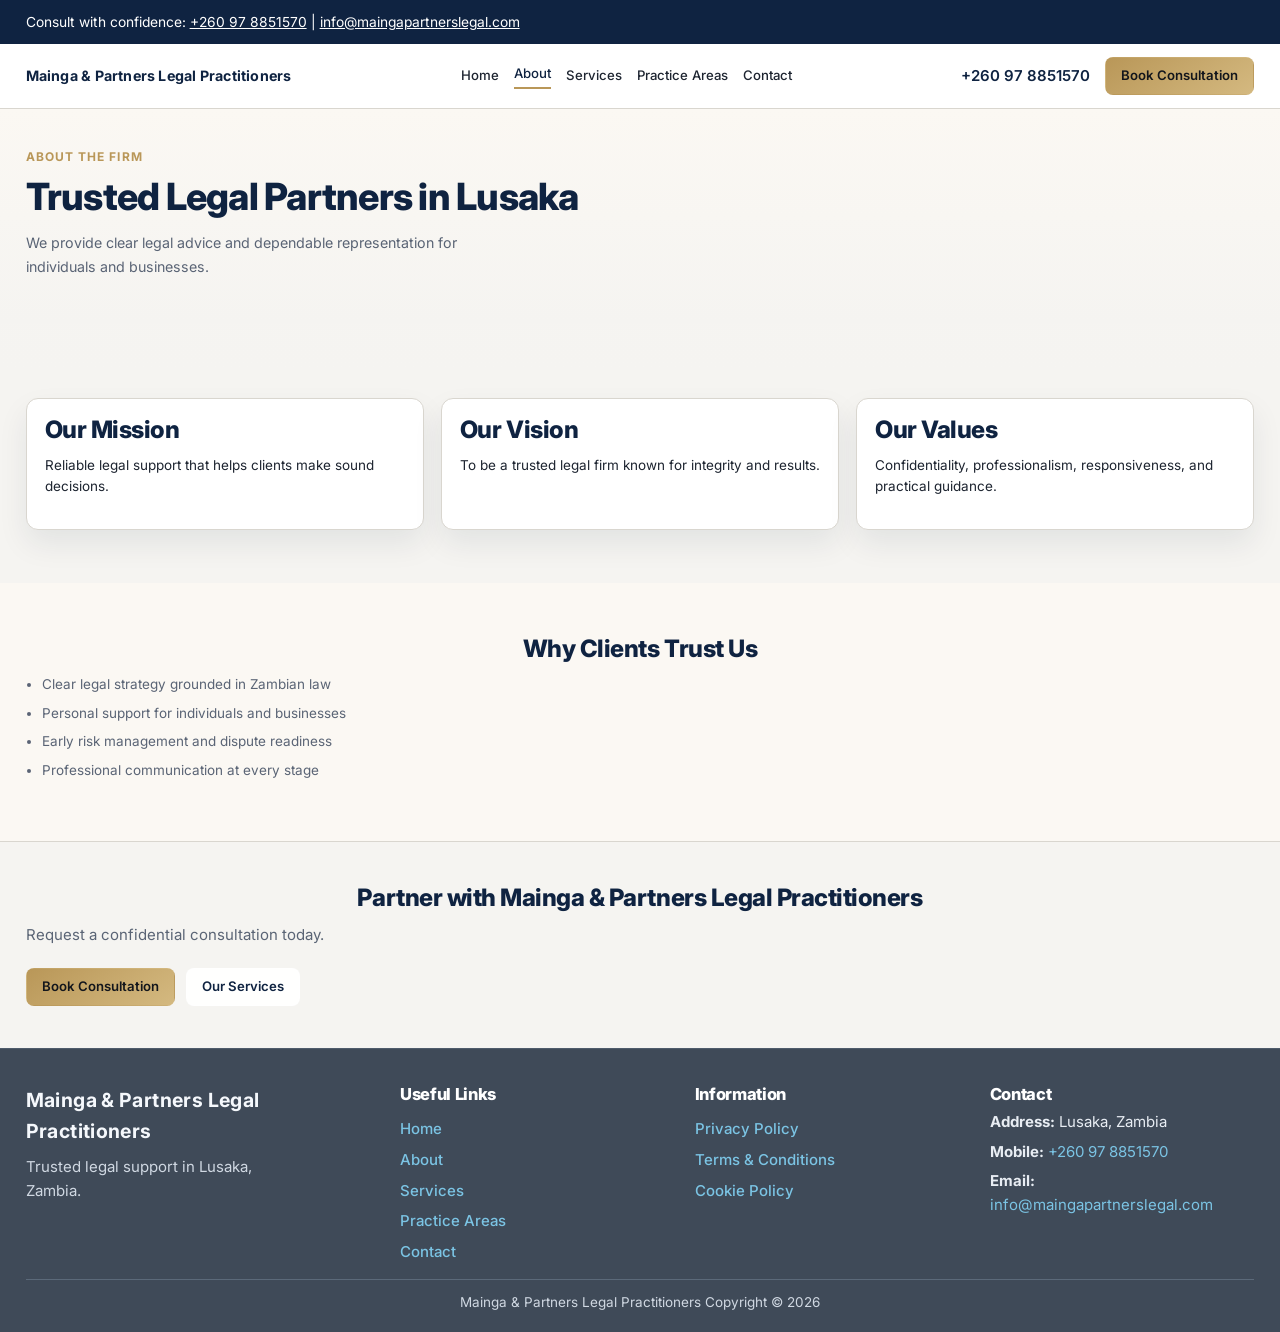
==== about.html @ cac2d8fa "Create Mainga & Partners Legal Practitioners website clone. Clone the existing site and update all b" ====
<!doctype html>
<html lang="en">
<head>
  <meta charset="UTF-8">
  <meta name="viewport" content="width=device-width, initial-scale=1.0">
  <title>About | Mainga & Partners Legal Practitioners</title>
  <meta name="description" content="Learn about Mainga & Partners Legal Practitioners, a client-focused law firm in Lusaka, Zambia.">
  <link rel="stylesheet" href="./styles.css?v=20260401-6">
</head>
<body>
  <a class="skip-link" href="#main-content">Skip to main content</a>

  <div class="top-contact-bar">
    <div class="container top-contact-inner">
      <p>Consult with confidence: <a href="tel:+260978851570">+260 97 8851570</a> | <a href="mailto:info@maingapartnerslegal.com">info@maingapartnerslegal.com</a></p>
    </div>
  </div>

  <header class="site-header">
    <div class="container header-inner">
      <a href="./index.html" class="logo" aria-label="Mainga & Partners Legal Practitioners home">Mainga & Partners Legal Practitioners</a>
      <button class="menu-toggle" aria-expanded="false" aria-controls="primary-nav">Menu</button>
      <nav class="primary-nav" id="primary-nav" aria-label="Primary">
        <a href="./index.html">Home</a>
        <a class="active" href="./about.html">About</a>
        <a href="./services.html">Services</a>
        <a href="./practice-areas.html">Practice Areas</a>
        <a href="./contact.html">Contact</a>
      </nav>
      <div class="header-actions">
        <a class="phone-link" href="tel:+260978851570">+260 97 8851570</a>
        <a class="btn btn-primary" href="./contact.html#contact-form-panel">Book Consultation</a>
      </div>
    </div>
  </header>

  <main id="main-content">
    <section class="section page-hero">
      <div class="container">
        <p class="eyebrow">About The Firm</p>
        <h1>Trusted Legal Partners in Lusaka</h1>
        <p class="hero-support">We provide clear legal advice and dependable representation for individuals and businesses.</p>
      </div>
    </section>

    <section class="section">
      <div class="container card-grid">
        <article class="info-card">
          <h2>Our Mission</h2>
          <p>Reliable legal support that helps clients make sound decisions.</p>
        </article>
        <article class="info-card">
          <h2>Our Vision</h2>
          <p>To be a trusted legal firm known for integrity and results.</p>
        </article>
        <article class="info-card">
          <h2>Our Values</h2>
          <p>Confidentiality, professionalism, responsiveness, and practical guidance.</p>
        </article>
      </div>
    </section>

    <section class="section section-muted">
      <div class="container">
        <h2>Why Clients Trust Us</h2>
        <ul class="feature-list">
          <li>Clear legal strategy grounded in Zambian law</li>
          <li>Personal support for individuals and businesses</li>
          <li>Early risk management and dispute readiness</li>
          <li>Professional communication at every stage</li>
        </ul>
      </div>
    </section>

    <section class="section final-cta">
      <div class="container final-cta-inner">
        <h2>Partner with Mainga & Partners Legal Practitioners</h2>
        <p>Request a confidential consultation today.</p>
        <div class="hero-cta-group">
          <a class="btn btn-primary" href="./contact.html#contact-form-panel">Book Consultation</a>
          <a class="btn btn-secondary" href="./services.html">Our Services</a>
        </div>
      </div>
    </section>
  </main>

  <footer class="site-footer">
    <div class="container footer-grid">
      <div class="footer-brand">
        <a href="./index.html" class="logo">Mainga & Partners Legal Practitioners</a>
        <p>Trusted legal support in Lusaka, Zambia.</p>
      </div>
      <nav class="footer-links" aria-label="Useful links">
        <h3 class="footer-title">Useful Links</h3>
        <a href="./index.html">Home</a>
        <a href="./about.html">About</a>
        <a href="./services.html">Services</a>
        <a href="./practice-areas.html">Practice Areas</a>
        <a href="./contact.html">Contact</a>
      </nav>
      <nav class="footer-links" aria-label="Information links">
        <h3 class="footer-title">Information</h3>
        <a href="#">Privacy Policy</a>
        <a href="#">Terms & Conditions</a>
        <a href="#">Cookie Policy</a>
      </nav>
      <div>
        <h3 class="footer-title">Contact</h3>
        <p class="footer-contact-item"><strong>Address:</strong> Lusaka, Zambia</p>
        <p class="footer-contact-item"><strong>Mobile:</strong> <a href="tel:+260978851570">+260 97 8851570</a></p>
        <p class="footer-contact-item"><strong>Email:</strong> <a href="mailto:info@maingapartnerslegal.com">info@maingapartnerslegal.com</a></p>
      </div>
    </div>
    <div class="container footer-bottom">
      <p class="disclaimer">Mainga & Partners Legal Practitioners Copyright &copy; 2026</p>
    </div>
  </footer>

  <script>
    const menuToggle = document.querySelector(".menu-toggle");
    const nav = document.querySelector(".primary-nav");
    if (menuToggle && nav) {
      menuToggle.addEventListener("click", () => {
        const expanded = menuToggle.getAttribute("aria-expanded") === "true";
        menuToggle.setAttribute("aria-expanded", String(!expanded));
        nav.classList.toggle("nav-open");
      });
    }
  </script>
</body>
</html>
---- styles.css ----
@import url("https://fonts.googleapis.com/css2?family=Inter:wght@400;500;600;700;800&display=swap");

:root {
  --bg: #f5f4f1;
  --surface: #ffffff;
  --surface-muted: #fbf8f3;
  --text: #1d2430;
  --text-muted: #5a6475;
  --border: #d9d6cf;
  --brand: #0f2341;
  --brand-soft: #1d3459;
  --gold: #b99758;
  --gold-soft: #d4b980;
  --radius: 12px;
  --shadow: 0 14px 30px rgba(15, 35, 65, 0.08);
}

*,
*::before,
*::after {
  box-sizing: border-box;
}

html {
  scroll-behavior: smooth;
  font-size: 15px;
}

body {
  margin: 0;
  font-family: "Inter", "Segoe UI", Tahoma, Geneva, Verdana, sans-serif;
  color: var(--text);
  background: linear-gradient(180deg, #f8f6f2 0%, var(--bg) 28%);
  line-height: 1.6;
}

.container {
  width: min(1280px, 96%);
  margin-inline: auto;
  padding-inline: 0;
}

.skip-link {
  position: absolute;
  left: -9999px;
  top: 0;
}

.skip-link:focus {
  left: 1rem;
  top: 1rem;
  background: #fff;
  color: var(--brand);
  border: 1px solid var(--brand);
  border-radius: 8px;
  padding: 0.55rem 0.8rem;
}

a {
  color: var(--brand-soft);
}

a:focus-visible,
button:focus-visible,
input:focus-visible,
textarea:focus-visible {
  outline: 2px solid var(--gold);
  outline-offset: 2px;
}

.top-contact-bar {
  background: var(--brand);
  color: #fff;
  font-size: 0.92rem;
}

.top-contact-inner {
  min-height: 44px;
  display: flex;
  align-items: center;
}

.top-contact-inner p {
  margin: 0;
}

.top-contact-inner a {
  color: #fff;
  text-decoration: underline;
}

.site-header {
  position: sticky;
  top: 0;
  z-index: 10;
  background: rgba(255, 255, 255, 0.96);
  backdrop-filter: blur(8px);
  border-bottom: 1px solid var(--border);
}

.header-inner {
  display: flex;
  align-items: center;
  justify-content: space-between;
  gap: 1.4rem;
  min-height: 64px;
}

.logo {
  text-decoration: none;
  color: var(--brand);
  font-weight: 700;
  font-size: 0.95rem;
  letter-spacing: 0.015em;
}

.primary-nav {
  display: none;
  gap: 1rem;
  font-size: 0.88rem;
}

.primary-nav a,
.footer-links a {
  text-decoration: none;
  color: var(--text);
  font-weight: 500;
}

.primary-nav a.active {
  color: var(--brand);
  border-bottom: 2px solid var(--gold);
  padding-bottom: 0.2rem;
}

.menu-toggle {
  border: 1px solid var(--border);
  background: #fff;
  color: var(--text);
  padding: 0.55rem 0.82rem;
  border-radius: 8px;
}

.header-actions {
  display: none;
  align-items: center;
  gap: 1rem;
}

.phone-link {
  color: var(--brand);
  text-decoration: none;
  font-weight: 600;
  white-space: nowrap;
}

.btn {
  display: inline-flex;
  justify-content: center;
  align-items: center;
  min-height: 38px;
  padding: 0.5rem 1rem;
  border-radius: 8px;
  text-decoration: none;
  font-weight: 600;
  font-size: 0.88rem;
  border: 1px solid transparent;
  cursor: pointer;
  transition: 180ms ease;
}

.btn-primary {
  background: linear-gradient(145deg, var(--gold), var(--gold-soft));
  color: #13161c;
}

.btn-primary:hover,
.btn-primary:focus-visible {
  transform: translateY(-1px);
}

.btn-secondary {
  background: rgba(255,255,255,0.92);
  color: var(--brand);
  border-color: rgba(255,255,255,0.6);
}

.hero .btn-secondary {
  background: rgba(255,255,255,0.15);
  color: #fff;
  border-color: rgba(255,255,255,0.55);
}

.section {
  padding: 3.5rem 0;
}

.section-muted {
  background: var(--surface-muted);
}

h1,
h2,
h3 {
  margin: 0 0 0.75rem;
  line-height: 1.15;
  font-family: "Inter", "Segoe UI", Tahoma, Geneva, Verdana, sans-serif;
  font-weight: 800;
  letter-spacing: -0.02em;
  color: var(--brand);
}

main h2 {
  text-align: center;
}

main .hero-card h2,
main .info-card h2,
main .contact-panel h2 {
  text-align: left;
}

h1 {
  font-size: clamp(1.7rem, 3.5vw, 2.5rem);
  margin-bottom: 0.9rem;
}

h2 {
  font-size: clamp(1.15rem, 2.2vw, 1.6rem);
}

h3 {
  font-size: 0.95rem;
}

p {
  margin: 0 0 1rem;
}

.eyebrow {
  color: var(--gold);
  text-transform: uppercase;
  letter-spacing: 0.09em;
  font-size: 0.8rem;
  font-weight: 700;
  margin-bottom: 0.6rem;
}

.hero {
  background-image:
    linear-gradient(112deg, rgba(10, 23, 43, 0.86), rgba(10, 23, 43, 0.58)),
    url("./Assets/NewGroupPic.svg");
  background-size: cover;
  background-position: center 28%;
  background-repeat: no-repeat;
  color: #f8f6f2;
}

.hero h1,
.hero h2,
.hero h3 {
  color: #fff;
}

.hero .hero-subheadline,
.hero .hero-support {
  color: rgba(255, 255, 255, 0.85);
}

.hero .feature-list {
  color: rgba(255, 255, 255, 0.88);
}

.hero .eyebrow {
  color: #e7cf9d;
}

.hero .container {
  width: min(1280px, 96%);
  padding-top: 4.5rem;
  padding-bottom: 4.5rem;
}

.hero-grid {
  display: grid;
  grid-template-columns: 1fr;
  gap: 2rem;
  align-items: center;
  min-height: 440px;
}

.hero-subheadline {
  font-size: 1rem;
  max-width: 52ch;
}

.hero-support {
  color: var(--text-muted);
  max-width: 56ch;
  font-size: 0.95rem;
  line-height: 1.65;
}

.hero-card,
.info-card,
.stat-card,
.testimonial-card,
.contact-panel {
  background: var(--surface);
  border: 1px solid var(--border);
  border-radius: var(--radius);
  box-shadow: var(--shadow);
}

.hero-card {
  padding: 1.6rem 1.8rem;
  background: transparent;
  border-color: transparent;
  box-shadow: none;
}

.hero .hero-card {
  background: rgba(10, 23, 43, 0.48);
  border: 1px solid rgba(255, 255, 255, 0.28);
  box-shadow: 0 18px 34px rgba(2, 10, 24, 0.35);
  backdrop-filter: blur(3px);
}

.hero .hero-card h2 {
  color: #ffffff;
}

.feature-list {
  margin: 0.6rem 0 0;
  padding-left: 1.1rem;
  color: var(--text-muted);
  font-size: 0.9rem;
}

.feature-list li {
  margin-bottom: 0.55rem;
  line-height: 1.5;
}

.hero-cta-group {
  display: flex;
  flex-direction: row;
  flex-wrap: wrap;
  gap: 0.75rem;
  margin-top: 1.4rem;
}

.stats-grid,
.card-grid {
  margin-top: 1.5rem;
  display: grid;
  grid-template-columns: 1fr;
  gap: 1.15rem;
}

.issues-grid {
  margin-top: 1.4rem;
  display: grid;
  grid-template-columns: 1fr;
  gap: 0.75rem;
  padding: 0;
}

.issue-item {
  list-style: none;
  background: #fff;
  border: 1px solid var(--border);
  border-radius: 10px;
  padding: 0.72rem 0.84rem;
  font-weight: 500;
  color: #31435f;
}

.issues-actions {
  display: grid;
  grid-template-columns: 1fr;
  gap: 0.9rem;
  margin-top: 1.25rem;
}

.issues-search {
  width: 100%;
  border: 1px solid var(--border);
  border-radius: 10px;
  padding: 0.68rem 0.75rem;
  font: inherit;
  background: #fff;
}

.clients-grid {
  margin-top: 1.4rem;
  overflow: hidden;
  width: 100%;
}

.clients-track {
  display: flex;
  flex-wrap: nowrap;
  gap: 0.9rem;
  width: max-content;
  animation: clientsPass 95s linear infinite;
}

.client-card {
  min-height: 68px;
  flex: 0 0 160px;
  border: 1px solid var(--border);
  border-radius: 10px;
  background: #fff;
  display: flex;
  align-items: center;
  justify-content: center;
  text-align: center;
  padding: 0.55rem;
  box-shadow: 0 6px 16px rgba(15, 35, 65, 0.05);
}

@keyframes clientsPass {
  from {
    transform: translateX(0);
  }
  to {
    transform: translateX(-50%);
  }
}

.client-card span {
  color: #415470;
  font-weight: 700;
  font-size: 0.96rem;
}

.client-logo {
  width: 100%;
  height: 40px;
  object-fit: contain;
  filter: grayscale(1) contrast(1.05) brightness(0.35);
  opacity: 0.92;
}

.client-card:hover .client-logo {
  opacity: 1;
}

.stat-card,
.info-card,
.testimonial-card {
  padding: 1.1rem 1.2rem;
  font-size: 0.9rem;
}

.stat-value {
  margin: 0 0 0.3rem;
  color: var(--brand);
  font-size: 1.6rem;
  font-weight: 700;
  line-height: 1;
}

.steps-list {
  margin: 1rem 0 0;
  padding-left: 1.2rem;
  max-width: 70ch;
}

.steps-list li {
  margin-bottom: 0.7rem;
}

.testimonial-card {
  margin: 0;
  border-left: 4px solid var(--gold);
}

.testimonial-card cite {
  font-style: normal;
  color: var(--text-muted);
}

.testimonials-ticker {
  margin-top: 1.5rem;
  overflow: hidden;
  border-radius: 12px;
}

.ticker-track {
  display: flex;
  gap: 1rem;
  width: max-content;
  animation: testimonialScroll 70s linear infinite;
}

.ticker-item {
  min-width: 300px;
  max-width: 300px;
  padding: 0.85rem 1rem;
  font-size: 0.88rem;
  background: #fff;
  border: 1px solid var(--border);
  border-left: 4px solid var(--gold);
  border-radius: 10px;
  box-shadow: 0 6px 16px rgba(15, 35, 65, 0.05);
}

.ticker-item p {
  margin: 0 0 0.6rem;
}

.ticker-item cite {
  color: var(--text-muted);
  font-style: normal;
  font-size: 0.92rem;
}

@keyframes testimonialScroll {
  from {
    transform: translateX(0);
  }
  to {
    transform: translateX(-50%);
  }
}

.section-cta-inline {
  margin-top: 1.1rem;
}

.page-hero {
  padding-top: 2.5rem;
  padding-bottom: 2rem;
  background: linear-gradient(180deg, #fbf8f3 0%, #f5f4f1 100%);
}

.contact-grid {
  display: grid;
  grid-template-columns: 1fr;
  gap: 1.4rem;
}

.contact-info a {
  color: var(--brand-soft);
}

.contact-panel {
  padding: 1.45rem;
}

.contact-form {
  display: grid;
  gap: 0.62rem;
}

.contact-form label {
  font-weight: 600;
}

.contact-form input,
.contact-form textarea {
  width: 100%;
  border: 1px solid var(--border);
  border-radius: 10px;
  padding: 0.7rem 0.75rem;
  font: inherit;
  background: #fff;
}

.final-cta {
  border-top: 1px solid var(--border);
  padding-top: 2.8rem;
  padding-bottom: 2.8rem;
}

.final-cta-inner p {
  color: var(--text-muted);
}

.site-footer {
  border-top: 1px solid #4e5b6b;
  background: #3f4a58;
  color: #e8edf3;
  padding: 2.4rem 0 1.2rem;
}

.footer-grid {
  display: grid;
  gap: 1.5rem;
  grid-template-columns: 1fr;
}

.footer-brand p {
  margin: 0.5rem 0 0;
  max-width: 26ch;
  color: #d0d8e2;
}

.site-footer .logo {
  color: #f5f8fc;
  font-size: 1.3rem;
  letter-spacing: 0.02em;
}

.site-footer .logo::first-letter {
  color: #22a4cf;
}

.footer-links {
  display: flex;
  flex-direction: column;
  gap: 0.45rem;
}

.disclaimer {
  margin: 0;
  color: #d0d8e2;
  font-size: 0.9rem;
}

.footer-title {
  color: #fff;
  margin-bottom: 0.45rem;
  font-size: 1.1rem;
}

.site-footer a {
  color: #7bc4e4;
  text-decoration: none;
}

.site-footer a:hover {
  text-decoration: underline;
}

.footer-contact-item {
  margin-bottom: 0.35rem;
}

.footer-bottom {
  border-top: 1px solid #5b6979;
  margin-top: 1rem;
  padding-top: 0.8rem;
  text-align: center;
}

.primary-nav.nav-open {
  display: flex;
  flex-direction: column;
  position: absolute;
  left: 4%;
  right: 4%;
  top: 84px;
  background: #fff;
  border: 1px solid var(--border);
  border-radius: var(--radius);
  padding: 0.85rem;
  box-shadow: var(--shadow);
}

@media (min-width: 760px) {
  .menu-toggle {
    display: none;
  }

  .primary-nav {
    display: flex;
    align-items: center;
  }

  .header-actions {
    display: flex;
  }

  .hero-grid {
    grid-template-columns: 1fr 380px;
    align-items: center;
    gap: 3rem;
  }

  .hero-cta-group {
    align-items: center;
  }

  .stats-grid {
    grid-template-columns: repeat(3, minmax(0, 1fr));
  }

  .card-grid {
    grid-template-columns: repeat(2, minmax(0, 1fr));
  }

  .issues-grid {
    grid-template-columns: repeat(2, minmax(0, 1fr));
  }

  .issues-actions {
    grid-template-columns: 1fr auto;
    align-items: center;
  }

  .contact-grid {
    grid-template-columns: 1fr 1.1fr;
  }

  .footer-grid {
    grid-template-columns: 1.3fr 1fr 1fr 1fr;
    align-items: start;
    column-gap: 2rem;
  }
}

@media (min-width: 1024px) {
  .hero .container {
    width: min(1280px, 96%);
  }

  .card-grid {
    grid-template-columns: repeat(3, minmax(0, 1fr));
  }

  .issues-grid {
    grid-template-columns: repeat(3, minmax(0, 1fr));
  }

}
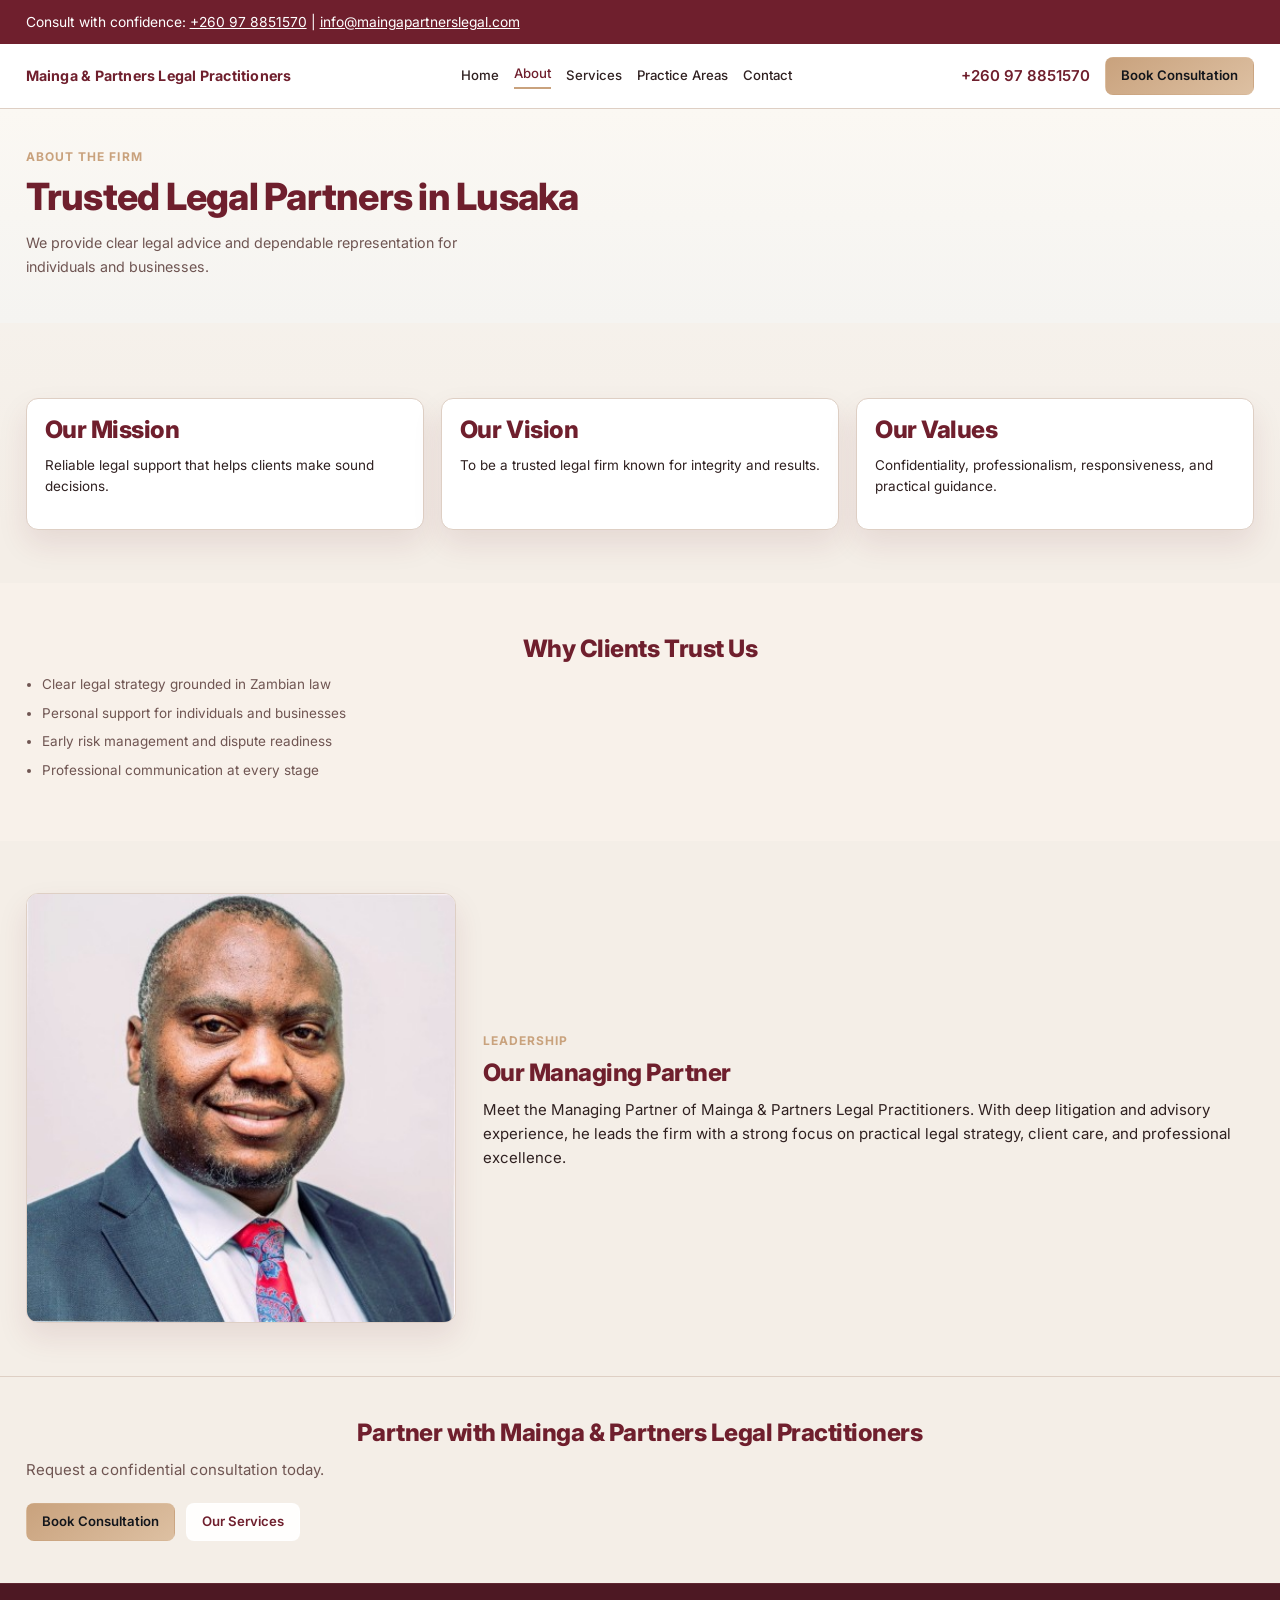
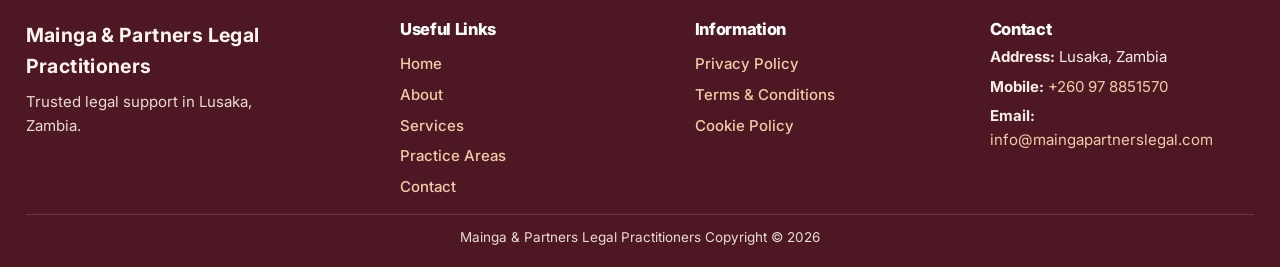
==== commit 8e789b0e: "Add managing partner profile section and portrait. This introduces a new leadership section on the A" ====
--- a/about.html
+++ b/about.html
@@ -72,6 +72,19 @@
       </div>
     </section>
 
+    <section class="section">
+      <div class="container leader-profile">
+        <div class="leader-photo-wrap">
+          <img class="leader-photo" src="./Assets/managing-partner.png" alt="Managing Partner at Mainga and Partners Legal Practitioners">
+        </div>
+        <div class="leader-copy">
+          <p class="eyebrow">Leadership</p>
+          <h2>Our Managing Partner</h2>
+          <p>Meet the Managing Partner of Mainga &amp; Partners Legal Practitioners. With deep litigation and advisory experience, he leads the firm with a strong focus on practical legal strategy, client care, and professional excellence.</p>
+        </div>
+      </div>
+    </section>
+
     <section class="section final-cta">
       <div class="container final-cta-inner">
         <h2>Partner with Mainga & Partners Legal Practitioners</h2>
--- a/styles.css
+++ b/styles.css
@@ -1,18 +1,18 @@
 @import url("https://fonts.googleapis.com/css2?family=Inter:wght@400;500;600;700;800&display=swap");
 
 :root {
-  --bg: #f5f4f1;
+  --bg: #f4eee7;
   --surface: #ffffff;
-  --surface-muted: #fbf8f3;
-  --text: #1d2430;
-  --text-muted: #5a6475;
-  --border: #d9d6cf;
-  --brand: #0f2341;
-  --brand-soft: #1d3459;
-  --gold: #b99758;
-  --gold-soft: #d4b980;
+  --surface-muted: #f8f1ea;
+  --text: #2f2020;
+  --text-muted: #6f5552;
+  --border: #decfc4;
+  --brand: #6f1f2d;
+  --brand-soft: #8a2f3f;
+  --gold: #c9a27d;
+  --gold-soft: #ddc0a2;
   --radius: 12px;
-  --shadow: 0 14px 30px rgba(15, 35, 65, 0.08);
+  --shadow: 0 14px 30px rgba(111, 31, 45, 0.1);
 }
 
 *,
@@ -248,7 +248,7 @@
 
 .hero {
   background-image:
-    linear-gradient(112deg, rgba(10, 23, 43, 0.86), rgba(10, 23, 43, 0.58)),
+    linear-gradient(112deg, rgba(83, 18, 32, 0.86), rgba(83, 18, 32, 0.6)),
     url("./Assets/NewGroupPic.svg");
   background-size: cover;
   background-position: center 28%;
@@ -320,9 +320,9 @@
 }
 
 .hero .hero-card {
-  background: rgba(10, 23, 43, 0.48);
+  background: rgba(83, 18, 32, 0.48);
   border: 1px solid rgba(255, 255, 255, 0.28);
-  box-shadow: 0 18px 34px rgba(2, 10, 24, 0.35);
+  box-shadow: 0 18px 34px rgba(42, 9, 17, 0.35);
   backdrop-filter: blur(3px);
 }
 
@@ -373,7 +373,7 @@
   border-radius: 10px;
   padding: 0.72rem 0.84rem;
   font-weight: 500;
-  color: #31435f;
+  color: #5f3535;
 }
 
 .issues-actions {
@@ -417,7 +417,7 @@
   justify-content: center;
   text-align: center;
   padding: 0.55rem;
-  box-shadow: 0 6px 16px rgba(15, 35, 65, 0.05);
+  box-shadow: 0 6px 16px rgba(111, 31, 45, 0.06);
 }
 
 @keyframes clientsPass {
@@ -430,7 +430,7 @@
 }
 
 .client-card span {
-  color: #415470;
+  color: #704545;
   font-weight: 700;
   font-size: 0.96rem;
 }
@@ -504,7 +504,7 @@
   border: 1px solid var(--border);
   border-left: 4px solid var(--gold);
   border-radius: 10px;
-  box-shadow: 0 6px 16px rgba(15, 35, 65, 0.05);
+  box-shadow: 0 6px 16px rgba(111, 31, 45, 0.06);
 }
 
 .ticker-item p {
@@ -569,6 +569,79 @@
   background: #fff;
 }
 
+.leader-profile {
+  display: grid;
+  grid-template-columns: 1fr;
+  gap: 1.25rem;
+  align-items: center;
+}
+
+.leader-photo-wrap {
+  background: #fff;
+  border: 1px solid var(--border);
+  border-radius: 12px;
+  box-shadow: var(--shadow);
+  overflow: hidden;
+}
+
+.leader-photo {
+  width: 100%;
+  max-width: 430px;
+  display: block;
+  margin: 0 auto;
+}
+
+.leader-copy h2,
+.leader-copy .eyebrow {
+  text-align: left;
+}
+
+.map-frame {
+  margin-top: 1rem;
+  border: 1px solid var(--border);
+  border-radius: 10px;
+  overflow: hidden;
+  box-shadow: var(--shadow);
+  background: #fff;
+}
+
+.map-frame iframe {
+  width: 100%;
+  min-height: 320px;
+  border: 0;
+}
+
+.video-panel {
+  margin-top: 1rem;
+  background: #fff;
+  border: 1px solid var(--border);
+  border-radius: 10px;
+  box-shadow: var(--shadow);
+  overflow: hidden;
+}
+
+.office-tour-video {
+  width: 100%;
+  max-height: 520px;
+  display: block;
+  background: #000;
+}
+
+.video-note {
+  margin-top: 0.75rem;
+  font-size: 0.9rem;
+  color: var(--text-muted);
+}
+
+.calendly-inline-widget {
+  margin-top: 1rem;
+  border: 1px solid var(--border);
+  border-radius: 10px;
+  box-shadow: var(--shadow);
+  background: #fff;
+  overflow: hidden;
+}
+
 .final-cta {
   border-top: 1px solid var(--border);
   padding-top: 2.8rem;
@@ -580,9 +653,9 @@
 }
 
 .site-footer {
-  border-top: 1px solid #4e5b6b;
-  background: #3f4a58;
-  color: #e8edf3;
+  border-top: 1px solid #5f2732;
+  background: #4d1823;
+  color: #f5ece7;
   padding: 2.4rem 0 1.2rem;
 }
 
@@ -595,17 +668,17 @@
 .footer-brand p {
   margin: 0.5rem 0 0;
   max-width: 26ch;
-  color: #d0d8e2;
+  color: #eadbd3;
 }
 
 .site-footer .logo {
-  color: #f5f8fc;
+  color: #fff4ee;
   font-size: 1.3rem;
   letter-spacing: 0.02em;
 }
 
 .site-footer .logo::first-letter {
-  color: #22a4cf;
+  color: #f0c9a3;
 }
 
 .footer-links {
@@ -616,7 +689,7 @@
 
 .disclaimer {
   margin: 0;
-  color: #d0d8e2;
+  color: #eadbd3;
   font-size: 0.9rem;
 }
 
@@ -627,7 +700,7 @@
 }
 
 .site-footer a {
-  color: #7bc4e4;
+  color: #f4cba7;
   text-decoration: none;
 }
 
@@ -640,7 +713,7 @@
 }
 
 .footer-bottom {
-  border-top: 1px solid #5b6979;
+  border-top: 1px solid #743040;
   margin-top: 1rem;
   padding-top: 0.8rem;
   text-align: center;
@@ -705,6 +778,11 @@
     grid-template-columns: 1fr 1.1fr;
   }
 
+  .leader-profile {
+    grid-template-columns: minmax(260px, 430px) 1fr;
+    gap: 1.8rem;
+  }
+
   .footer-grid {
     grid-template-columns: 1.3fr 1fr 1fr 1fr;
     align-items: start;
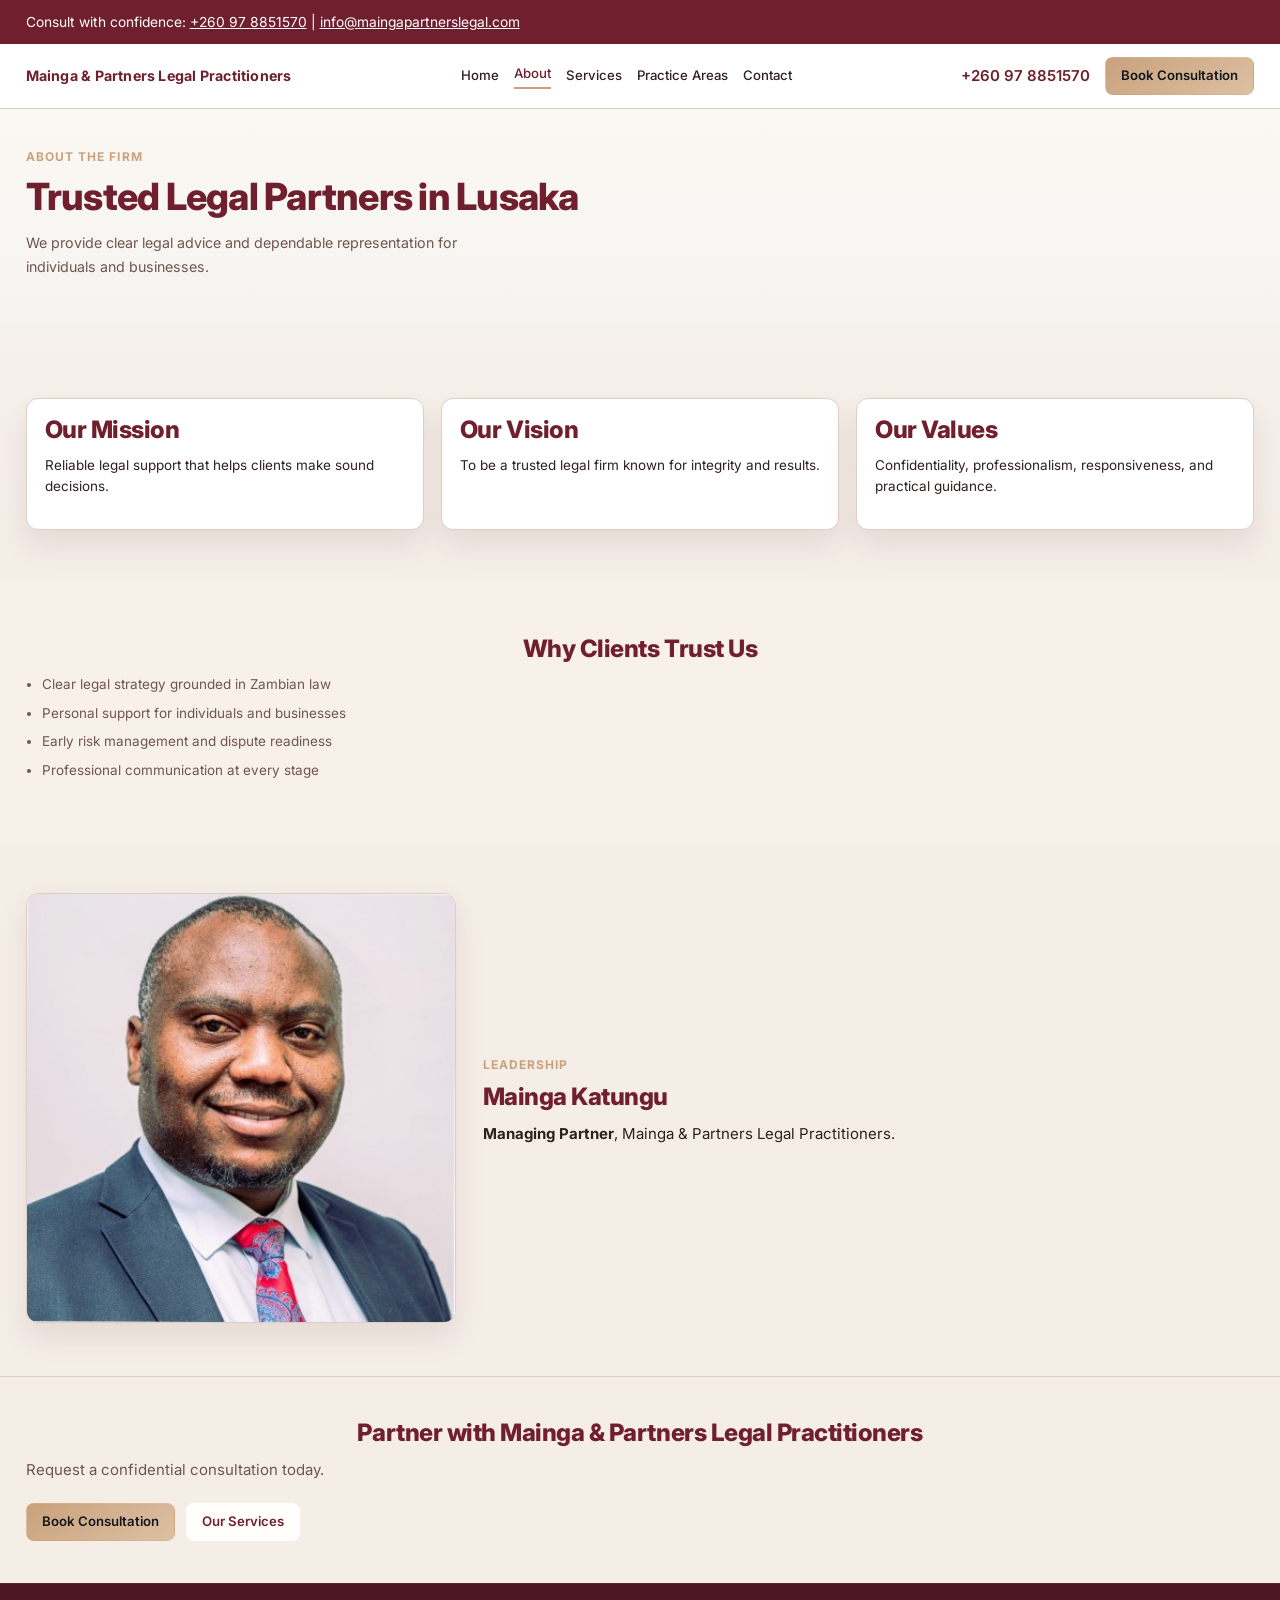
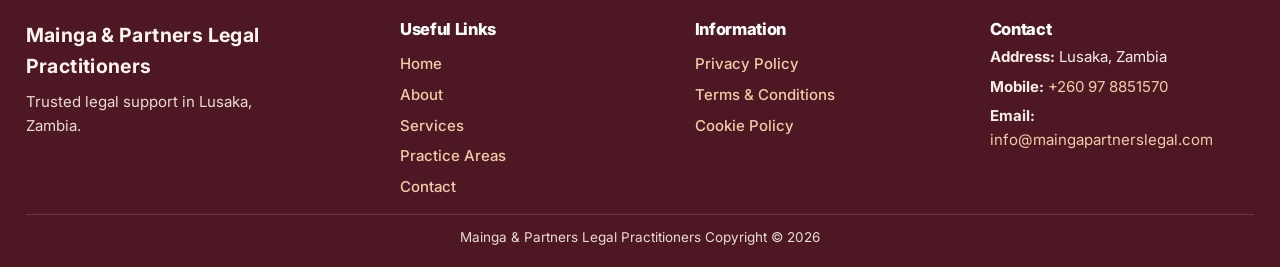
==== commit 0993072a: "Update managing partner profile with provided name. This replaces the generic leadership text with M" ====
--- a/about.html
+++ b/about.html
@@ -75,12 +75,12 @@
     <section class="section">
       <div class="container leader-profile">
         <div class="leader-photo-wrap">
-          <img class="leader-photo" src="./Assets/managing-partner.png" alt="Managing Partner at Mainga and Partners Legal Practitioners">
+          <img class="leader-photo" src="./Assets/managing-partner.png" alt="Mainga Katungu, Managing Partner at Mainga and Partners Legal Practitioners">
         </div>
         <div class="leader-copy">
           <p class="eyebrow">Leadership</p>
-          <h2>Our Managing Partner</h2>
-          <p>Meet the Managing Partner of Mainga &amp; Partners Legal Practitioners. With deep litigation and advisory experience, he leads the firm with a strong focus on practical legal strategy, client care, and professional excellence.</p>
+          <h2>Mainga Katungu</h2>
+          <p><strong>Managing Partner</strong>, Mainga &amp; Partners Legal Practitioners.</p>
         </div>
       </div>
     </section>
